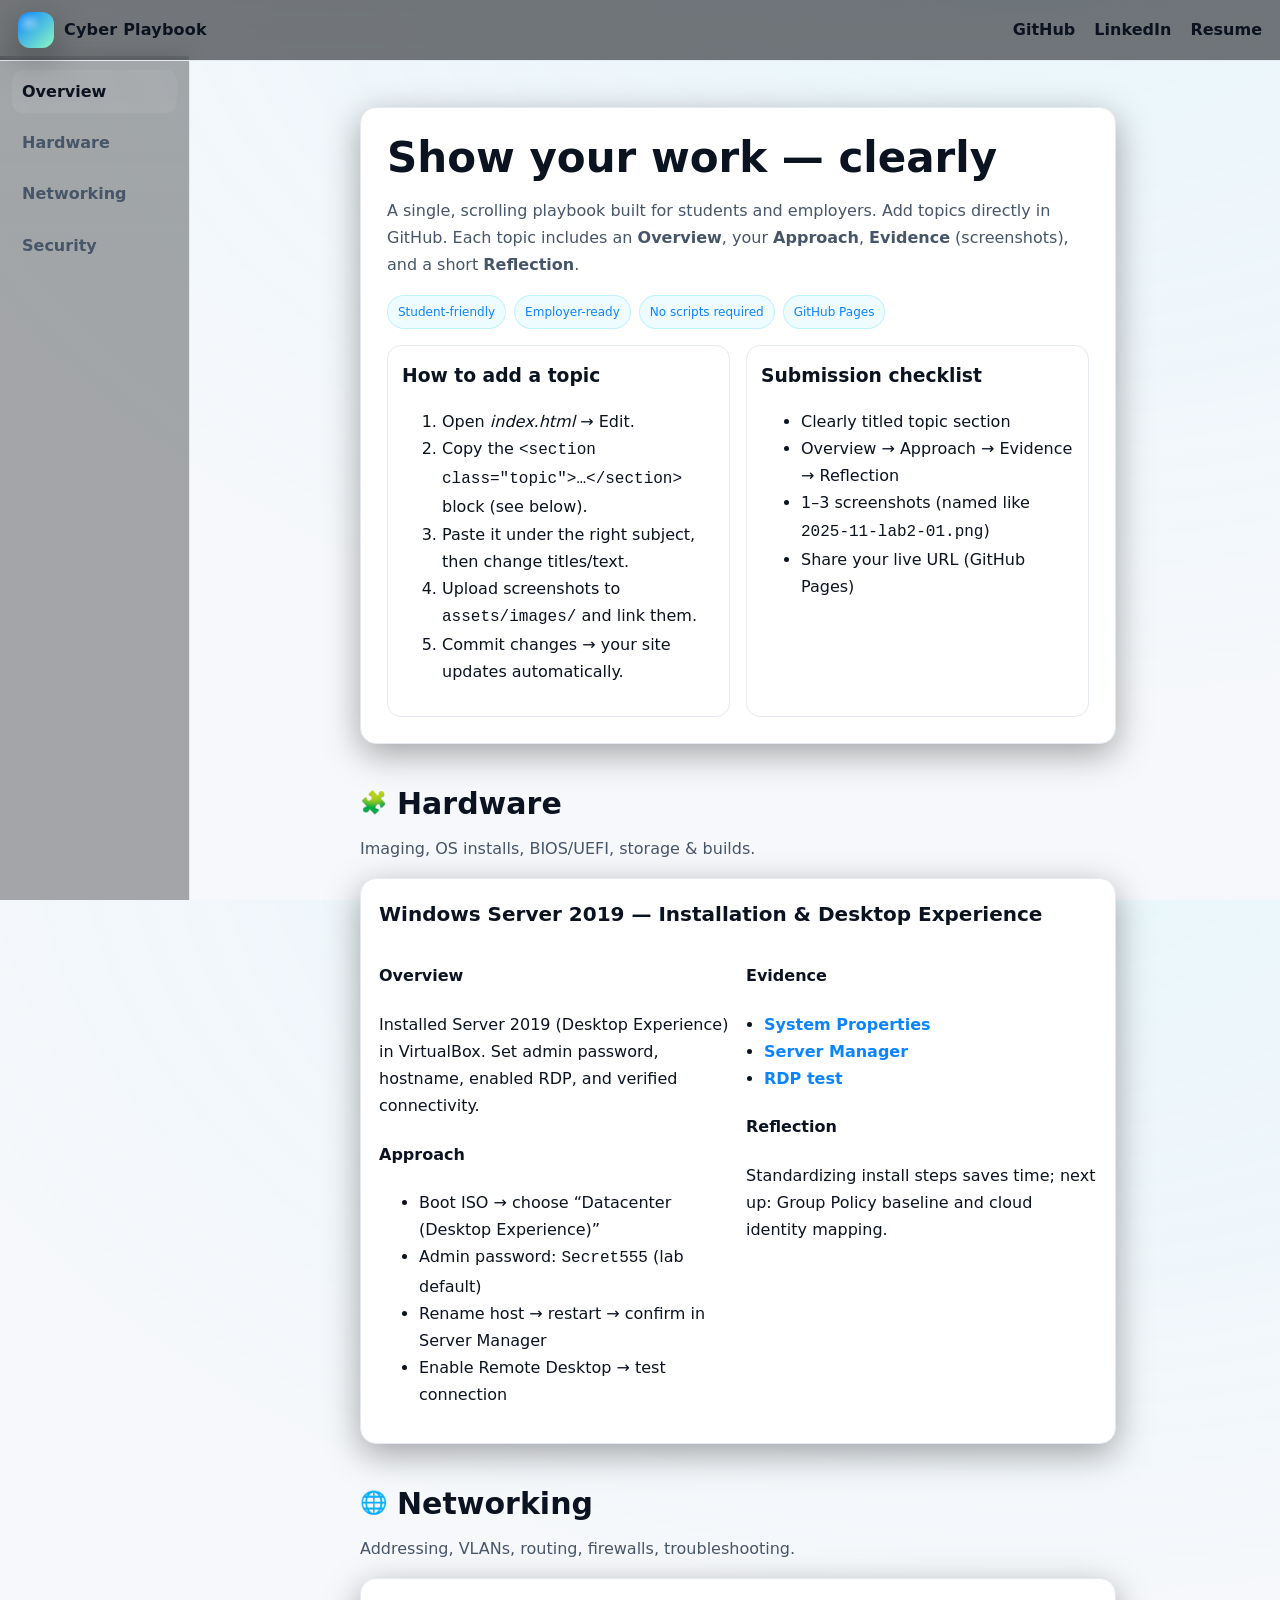
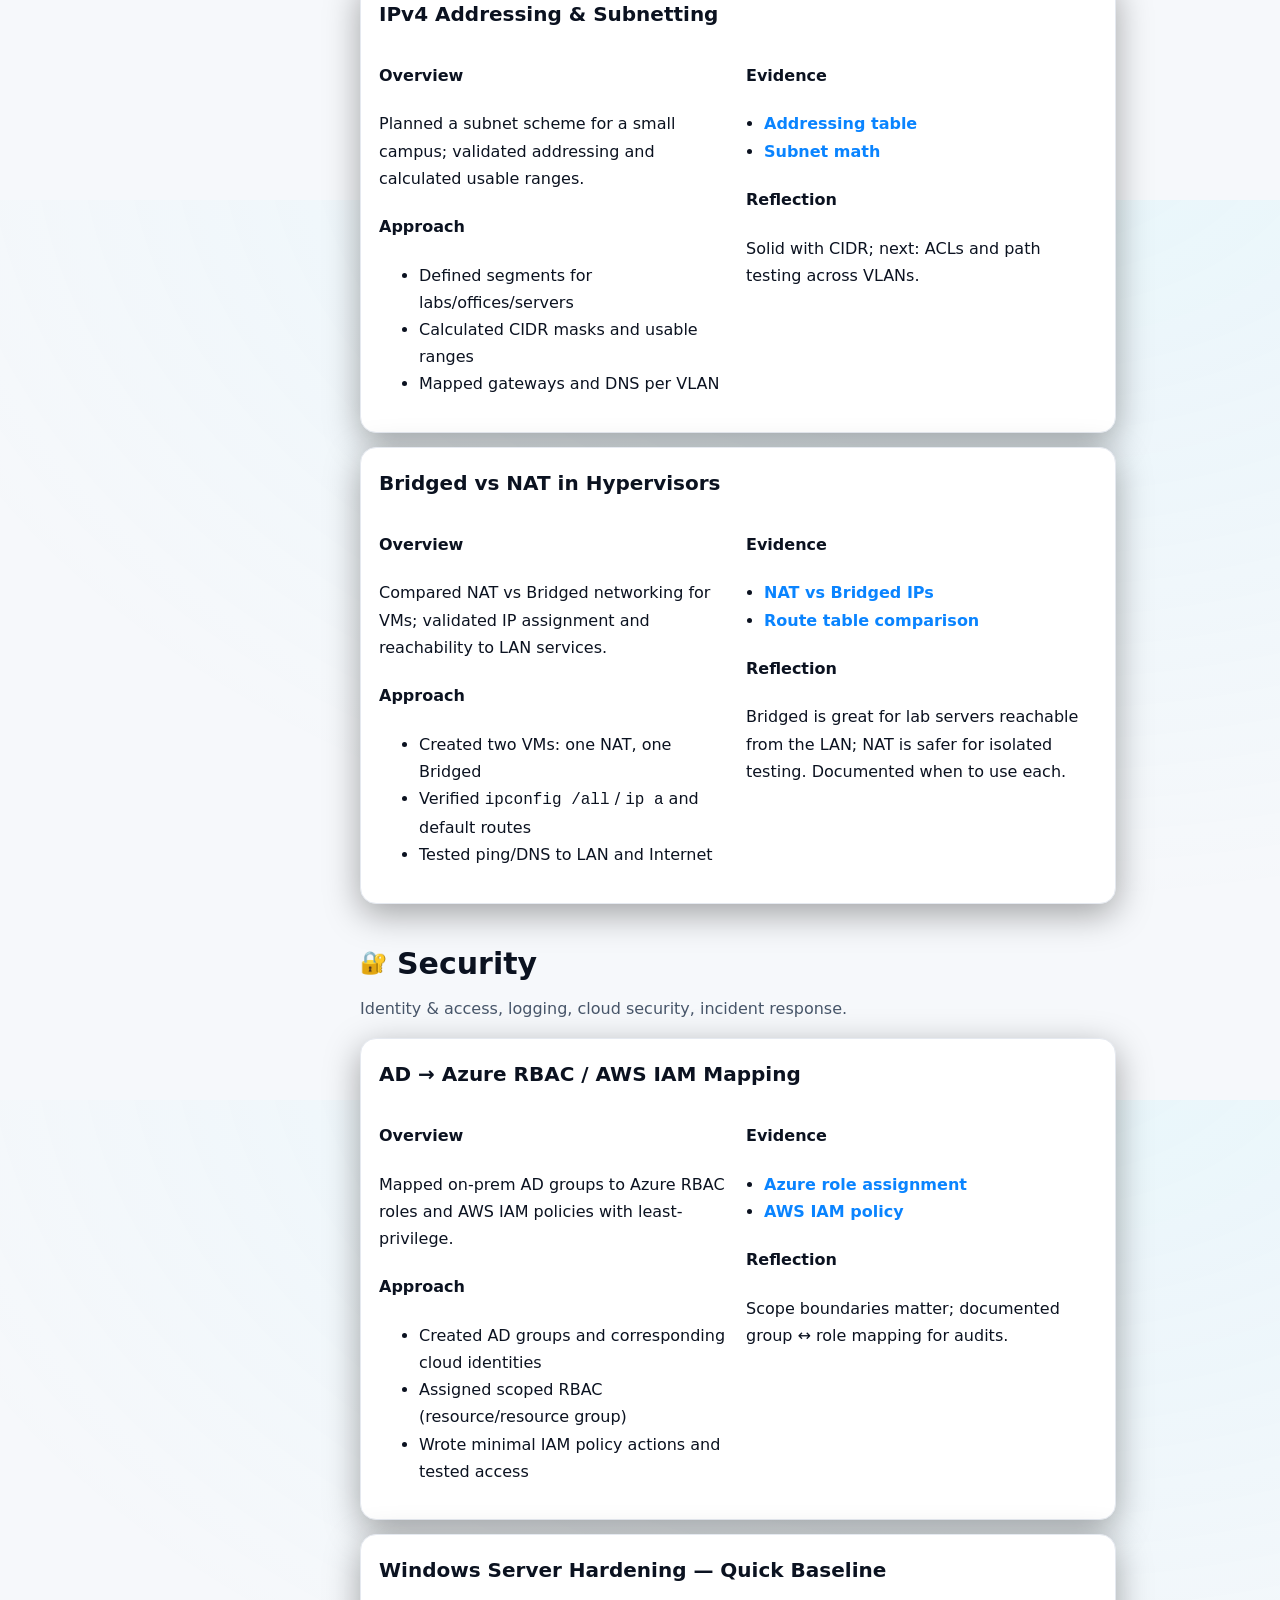
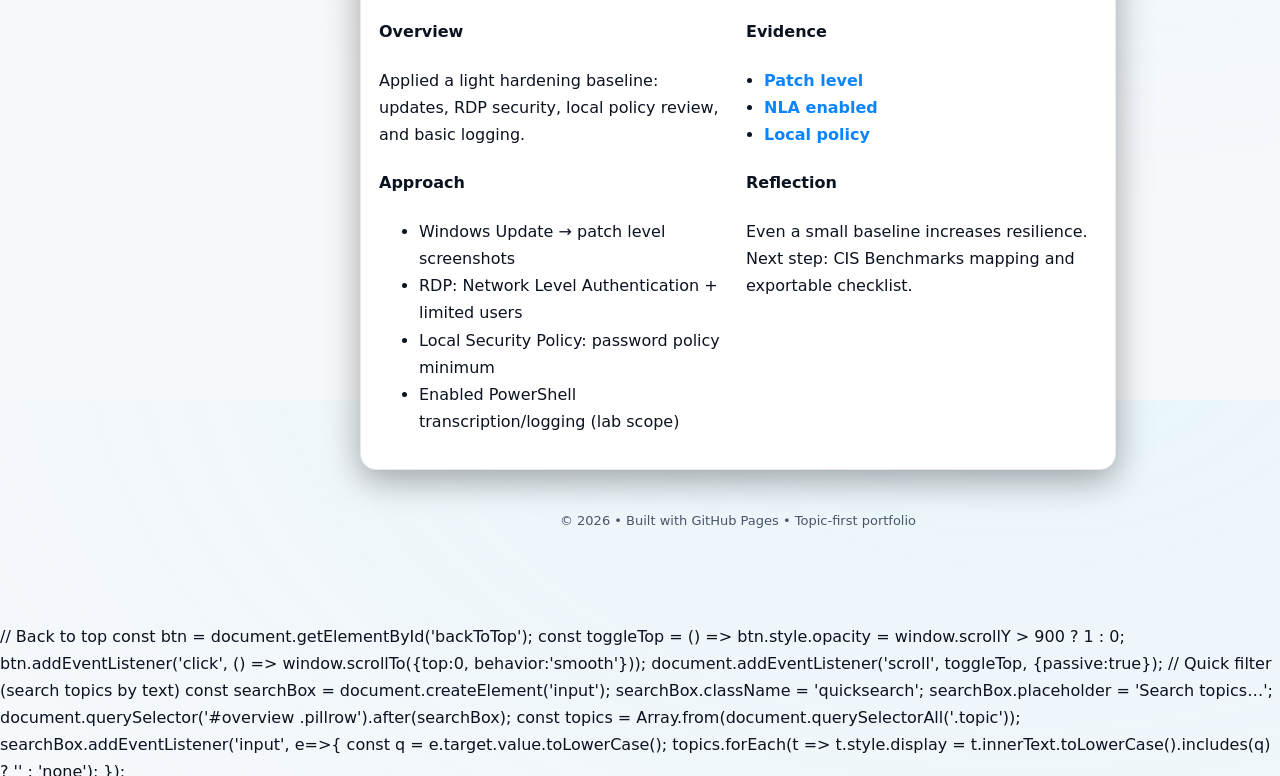
==== index.html @ 8809db7f "updated styles, index, and readme." ====
<!doctype html>
<html lang="en">
<head>
<meta charset="utf-8" />
<meta name="viewport" content="width=device-width,initial-scale=1" />
<title>Cyber Playbook</title>
<meta name="description" content="Clayton Holden's Cyber Playbook — hardware, networking, and security labs with evidence and reflections." />
<link rel="canonical" href="https://claytonholden.github.io/Cyber-playbook2/">

<!-- Open Graph -->
<meta property="og:title" content="Cyber Playbook — Clayton Holden" />
<meta property="og:description" content="Topic-based portfolio: hardware, networking, security — with screenshots and reflections." />
<meta property="og:type" content="website" />
<meta property="og:url" content="https://claytonholden.github.io/Cyber-playbook2/" />
<meta property="og:image" content="https://claytonholden.github.io/Cyber-playbook2/assets/images/cover.png" />

<!-- Twitter -->
<meta name="twitter:card" content="summary_large_image" />
<meta name="twitter:title" content="Cyber Playbook — Clayton Holden" />
<meta name="twitter:description" content="Hardware, networking, and security labs with evidence." />
<meta name="twitter:image" content="https://claytonholden.github.io/Cyber-playbook2/assets/images/cover.png" />

<!-- Optional favicon -->
<link rel="icon" href="assets/favicon.svg" type="image/svg+xml">

<meta name="description" content="Topic-based cyber playbook: overview, approach, evidence, reflection." />
<link rel="stylesheet" href="assets/styles.css" />
</head>
<body>
    <a class="skip" href="#overview">Skip to main content</a>


<!-- Top bar -->
<header class="topbar">
  <div class="brand">
    <div class="glyph" aria-hidden="true"></div>
    <strong>Cyber Playbook</strong>
  </div>
  <nav class="toplinks">
    <a href="https://github.com/yourusername" target="_blank" rel="noopener">GitHub</a>
    <a href="https://www.linkedin.com/in/your-linkedin/" target="_blank" rel="noopener">LinkedIn</a>
    <a href="files/Resume.pdf" target="_blank" rel="noopener">Resume</a>
  </nav>
</header>

<!-- Left side nav (anchors) -->
<aside class="sidenav">
  <nav>
    <a href="#overview" class="active">Overview</a>
    <a href="#hardware">Hardware</a>
    <a href="#networking">Networking</a>
    <a href="#security">Security</a>
  </nav>
</aside>

<!-- Main content -->
<main class="wrap">

  <!-- HERO / INTRO -->
  <section id="overview" class="hero">
    <h1>Show your work — clearly</h1>
    <p class="lead">
      A single, scrolling playbook built for students and employers.
      Add topics directly in GitHub. Each topic includes an <strong>Overview</strong>,
      your <strong>Approach</strong>, <strong>Evidence</strong> (screenshots), and a short <strong>Reflection</strong>.
    </p>

    <div class="pillrow">
      <span class="pill">Student-friendly</span>
      <span class="pill">Employer-ready</span>
      <span class="pill">No scripts required</span>
      <span class="pill">GitHub Pages</span>
    </div>

    <div class="callouts">
      <div class="callout">
        <h3>How to add a topic</h3>
        <ol>
          <li>Open <em>index.html</em> → Edit.</li>
          <li>Copy the <code>&lt;section class="topic"&gt;…&lt;/section&gt;</code> block (see below).</li>
          <li>Paste it under the right subject, then change titles/text.</li>
          <li>Upload screenshots to <code>assets/images/</code> and link them.</li>
          <li>Commit changes → your site updates automatically.</li>
        </ol>
      </div>
      <div class="callout">
        <h3>Submission checklist</h3>
        <ul>
          <li>Clearly titled topic section</li>
          <li>Overview → Approach → Evidence → Reflection</li>
          <li>1–3 screenshots (named like <code>2025-11-lab2-01.png</code>)</li>
          <li>Share your live URL (GitHub Pages)</li>
        </ul>
      </div>
    </div>
  </section>

  <!-- SUBJECT: HARDWARE -->
  <section id="hardware" class="subject">
    <h2 class="subject-title"><span class="icon" aria-hidden="true">🧩</span> Hardware</h2>
    <p class="subject-sub">Imaging, OS installs, BIOS/UEFI, storage & builds.</p>

    <!-- TOPIC (copy this block to add more) -->
    <section class="topic">
      <h3>Windows Server 2019 — Installation & Desktop Experience</h3>
      <div class="grid two">
        <div>
          <h4>Overview</h4>
          <p>Installed Server 2019 (Desktop Experience) in VirtualBox. Set admin password, hostname, enabled RDP, and verified connectivity.</p>
          <h4>Approach</h4>
          <ul>
            <li>Boot ISO → choose “Datacenter (Desktop Experience)”</li>
            <li>Admin password: <code>Secret555</code> (lab default)</li>
            <li>Rename host → restart → confirm in Server Manager</li>
            <li>Enable Remote Desktop → test connection</li>
          </ul>
        </div>
        <div>
          <h4>Evidence</h4>
          <ul class="evidence">
            <li><a href="assets/images/2025-11-server-01.png" target="_blank">System Properties</a></li>
            <li><a href="assets/images/2025-11-server-02.png" target="_blank">Server Manager</a></li>
            <li><a href="assets/images/2025-11-server-03.png" target="_blank">RDP test</a></li>
          </ul>
          <h4>Reflection</h4>
          <p>Standardizing install steps saves time; next up: Group Policy baseline and cloud identity mapping.</p>
        </div>
      </div>
    </section>
    <!-- /TOPIC -->
  </section>

  <!-- SUBJECT: NETWORKING -->
  <section id="networking" class="subject">
    <h2 class="subject-title"><span class="icon" aria-hidden="true">🌐</span> Networking</h2>
    <p class="subject-sub">Addressing, VLANs, routing, firewalls, troubleshooting.</p>

    <section class="topic">
      <h3>IPv4 Addressing & Subnetting</h3>
      <div class="grid two">
        <div>
          <h4>Overview</h4>
          <p>Planned a subnet scheme for a small campus; validated addressing and calculated usable ranges.</p>
          <h4>Approach</h4>
          <ul>
            <li>Defined segments for labs/offices/servers</li>
            <li>Calculated CIDR masks and usable ranges</li>
            <li>Mapped gateways and DNS per VLAN</li>
          </ul>
        </div>
        <div>
          <h4>Evidence</h4>
          <ul class="evidence">
            <li><a href="assets/images/2025-11-ipv4-01.png" target="_blank">Addressing table</a></li>
            <li><a href="assets/images/2025-11-ipv4-02.png" target="_blank">Subnet math</a></li>
          </ul>
          <h4>Reflection</h4>
          <p>Solid with CIDR; next: ACLs and path testing across VLANs.</p>
        </div>
      </div>
    </section>
  </section>
  <section class="topic">
  <h3>Bridged vs NAT in Hypervisors</h3>
  <div class="grid two">
    <div>
      <h4>Overview</h4>
      <p>Compared NAT vs Bridged networking for VMs; validated IP assignment and reachability to LAN services.</p>
      <h4>Approach</h4>
      <ul>
        <li>Created two VMs: one NAT, one Bridged</li>
        <li>Verified <code>ipconfig /all</code> / <code>ip a</code> and default routes</li>
        <li>Tested ping/DNS to LAN and Internet</li>
      </ul>
    </div>
    <div>
      <h4>Evidence</h4>
      <ul class="evidence">
        <li><a href="assets/images/2025-11-bridgednat-01.png" target="_blank">NAT vs Bridged IPs</a></li>
        <li><a href="assets/images/2025-11-bridgednat-02.png" target="_blank">Route table comparison</a></li>
      </ul>
      <h4>Reflection</h4>
      <p>Bridged is great for lab servers reachable from the LAN; NAT is safer for isolated testing. Documented when to use each.</p>
    </div>
  </div>
</section>

  <!-- SUBJECT: SECURITY -->
  <section id="security" class="subject">
    <h2 class="subject-title"><span class="icon" aria-hidden="true">🔐</span> Security</h2>
    <p class="subject-sub">Identity & access, logging, cloud security, incident response.</p>

    <section class="topic">
      <h3>AD → Azure RBAC / AWS IAM Mapping</h3>
      <div class="grid two">
        <div>
          <h4>Overview</h4>
          <p>Mapped on-prem AD groups to Azure RBAC roles and AWS IAM policies with least-privilege.</p>
          <h4>Approach</h4>
          <ul>
            <li>Created AD groups and corresponding cloud identities</li>
            <li>Assigned scoped RBAC (resource/resource group)</li>
            <li>Wrote minimal IAM policy actions and tested access</li>
          </ul>
        </div>
        <div>
          <h4>Evidence</h4>
          <ul class="evidence">
            <li><a href="assets/images/2025-11-azure-rbac-01.png" target="_blank">Azure role assignment</a></li>
            <li><a href="assets/images/2025-11-aws-iam-01.png" target="_blank">AWS IAM policy</a></li>
          </ul>
          <h4>Reflection</h4>
          <p>Scope boundaries matter; documented group ↔ role mapping for audits.</p>
        </div>
      </div>
    </section>
  </section>
  <section class="topic">
  <h3>Windows Server Hardening — Quick Baseline</h3>
  <div class="grid two">
    <div>
      <h4>Overview</h4>
      <p>Applied a light hardening baseline: updates, RDP security, local policy review, and basic logging.</p>
      <h4>Approach</h4>
      <ul>
        <li>Windows Update → patch level screenshots</li>
        <li>RDP: Network Level Authentication + limited users</li>
        <li>Local Security Policy: password policy minimum</li>
        <li>Enabled PowerShell transcription/logging (lab scope)</li>
      </ul>
    </div>
    <div>
      <h4>Evidence</h4>
      <ul class="evidence">
        <li><a href="assets/images/2025-11-harden-01.png" target="_blank">Patch level</a></li>
        <li><a href="assets/images/2025-11-harden-02.png" target="_blank">NLA enabled</a></li>
        <li><a href="assets/images/2025-11-harden-03.png" target="_blank">Local policy</a></li>
      </ul>
      <h4>Reflection</h4>
      <p>Even a small baseline increases resilience. Next step: CIS Benchmarks mapping and exportable checklist.</p>
    </div>
  </div>
</section>

  <!-- FOOTER -->
  <footer class="footer">
    <div>© <span id="y"></span> • Built with GitHub Pages • Topic-first portfolio</div>
  </footer>
<button id="backToTop" class="back-top" aria-label="Back to top">↑</button>

</main>

<script>
  // year
  document.getElementById('y').textContent = new Date().getFullYear();

  // sidenav active state on scroll
  const links = document.querySelectorAll('.sidenav nav a');
  const secs = [...links].map(a => document.querySelector(a.getAttribute('href')));
  const onScroll = () => {
    const fromTop = window.scrollY + 120;
    let active = links[0];
    secs.forEach((sec, i) => {
      if (sec.offsetTop <= fromTop) active = links[i];
    });
    links.forEach(l => l.classList.remove('active'));
    active.classList.add('active');
  };
  document.addEventListener('scroll', onScroll, {passive:true});
</script>
// Back to top
const btn = document.getElementById('backToTop');
const toggleTop = () => btn.style.opacity = window.scrollY > 900 ? 1 : 0;
btn.addEventListener('click', () => window.scrollTo({top:0, behavior:'smooth'}));
document.addEventListener('scroll', toggleTop, {passive:true});

// Quick filter (search topics by text)
const searchBox = document.createElement('input');
searchBox.className = 'quicksearch';
searchBox.placeholder = 'Search topics…';
document.querySelector('#overview .pillrow').after(searchBox);
const topics = Array.from(document.querySelectorAll('.topic'));
searchBox.addEventListener('input', e=>{
  const q = e.target.value.toLowerCase();
  topics.forEach(t => t.style.display = t.innerText.toLowerCase().includes(q) ? '' : 'none');
});
</body>
</html>
---- assets/styles.css ----
:root{
  --bg:#0b0d10; --panel:#0f1319; --ink:#e8edf3; --muted:#a7b3c2; --line:#1f2630; --accent:#63e0ff;
  --radius:16px; --shadow:0 10px 35px rgba(0,0,0,.35);
}
@media (prefers-color-scheme: light){
  :root{ --bg:#f6f8fb; --panel:#ffffff; --ink:#0b1220; --muted:#475569; --line:#e5e9f0; --accent:#0a84ff; }
}
*{box-sizing:border-box}
html,body{height:100%}
body{
  margin:0; font:16px/1.7 ui-sans-serif, system-ui, -apple-system, Segoe UI, Inter, Roboto, Arial, sans-serif;
  background: radial-gradient(1200px 800px at 80% -10%, rgba(99,224,255,.10), transparent), var(--bg);
  color:var(--ink);
}

/* Top bar */
.topbar{
  position:sticky; top:0; z-index:20; backdrop-filter: blur(10px);
  display:flex; align-items:center; justify-content:space-between; gap:16px;
  padding:12px 18px; border-bottom:1px solid var(--line); background:rgba(10,12,16,.55);
}
.brand{display:flex; align-items:center; gap:10px; font-weight:800; letter-spacing:.2px}
.glyph{width:36px; height:36px; border-radius:12px; background:
  radial-gradient(12px 10px at 30% 30%, rgba(255,255,255,.35), transparent),
  linear-gradient(135deg, var(--accent), #8ef7c2); box-shadow: var(--shadow);}
.toplinks a{color:var(--ink); text-decoration:none; margin-left:14px; font-weight:700}

/* Left sidenav */
.sidenav{
  position:fixed; left:0; top:56px; bottom:0; width:190px; padding:14px 12px; border-right:1px solid var(--line);
  background:linear-gradient(180deg, rgba(255,255,255,.02), transparent 200px), rgba(10,12,16,.35);
}
.sidenav nav{display:flex; flex-direction:column; gap:8px}
.sidenav a{
  color:var(--muted); text-decoration:none; padding:8px 10px; border-radius:10px; font-weight:700;
}
.sidenav a.active, .sidenav a:hover{ color:var(--ink); background:rgba(255,255,255,.05)}

/* Main content */
.wrap{ max-width:1000px; margin:0 auto; padding:28px 24px 80px; }
.wrap{ padding-left: 220px; } /* room for sidenav */

.hero{
  border:1px solid var(--line); background:linear-gradient(180deg,rgba(255,255,255,.03),transparent), var(--panel);
  border-radius:var(--radius); padding:26px; box-shadow: var(--shadow); margin:18px 0 22px;
}
.hero h1{margin:0 0 6px; font-size:clamp(28px,4.6vw,42px); line-height:1.12}
.lead{color:var(--muted); max-width:68ch}
.pillrow{display:flex; flex-wrap:wrap; gap:8px; margin-top:14px}
.pill{font-size:12px; padding:6px 10px; border-radius:999px; color:var(--accent); border:1px solid rgba(99,224,255,.35); background:rgba(99,224,255,.10)}

.callouts{display:grid; grid-template-columns:1fr 1fr; gap:16px; margin-top:16px}
.callout{border:1px solid var(--line); background:var(--panel); border-radius:14px; padding:14px}
.callout h3{margin:0 0 6px}

.subject{margin-top:34px}
.subject-title{display:flex; align-items:center; gap:10px; font-size:clamp(22px,3.6vw,30px); margin:0}
.subject-sub{color:var(--muted); margin: 6px 0 16px}
.icon{font-size:22px}

.topic{
  border:1px solid var(--line); background:var(--panel); border-radius:16px; padding:18px; margin:14px 0;
  box-shadow: var(--shadow);
}
.topic h3{margin:0 0 10px; font-size:20px}
.grid.two{display:grid; grid-template-columns: 1fr 1fr; gap:16px}
@media (max-width:900px){ .grid.two{grid-template-columns:1fr} }

.evidence{margin:0; padding-left:18px}
.evidence a{color:var(--accent); text-decoration:none; font-weight:700}
.evidence a:hover{ text-decoration:underline }

.footer{ margin:40px 0 10px; color:var(--muted); text-align:center; font-size:13px}
.quicksearch{
  width:100%; margin:14px 0 6px; padding:12px 14px; border:1px solid var(--line);
  border-radius:12px; background:var(--panel); color:var(--ink);
}
.back-top{
  position:fixed; right:22px; bottom:22px; opacity:0; transition:opacity .2s;
  border:1px solid var(--line); background:var(--panel); color:var(--ink);
  padding:10px 12px; border-radius:12px; cursor:pointer; font-weight:800;
}
.skip{
  position:absolute; left:-9999px; top:-9999px; background:#000; color:#fff;
  padding:8px 12px; border-radius:8px; z-index:10000;
}
.skip:focus{ left:12px; top:12px; outline:2px solid var(--accent); }
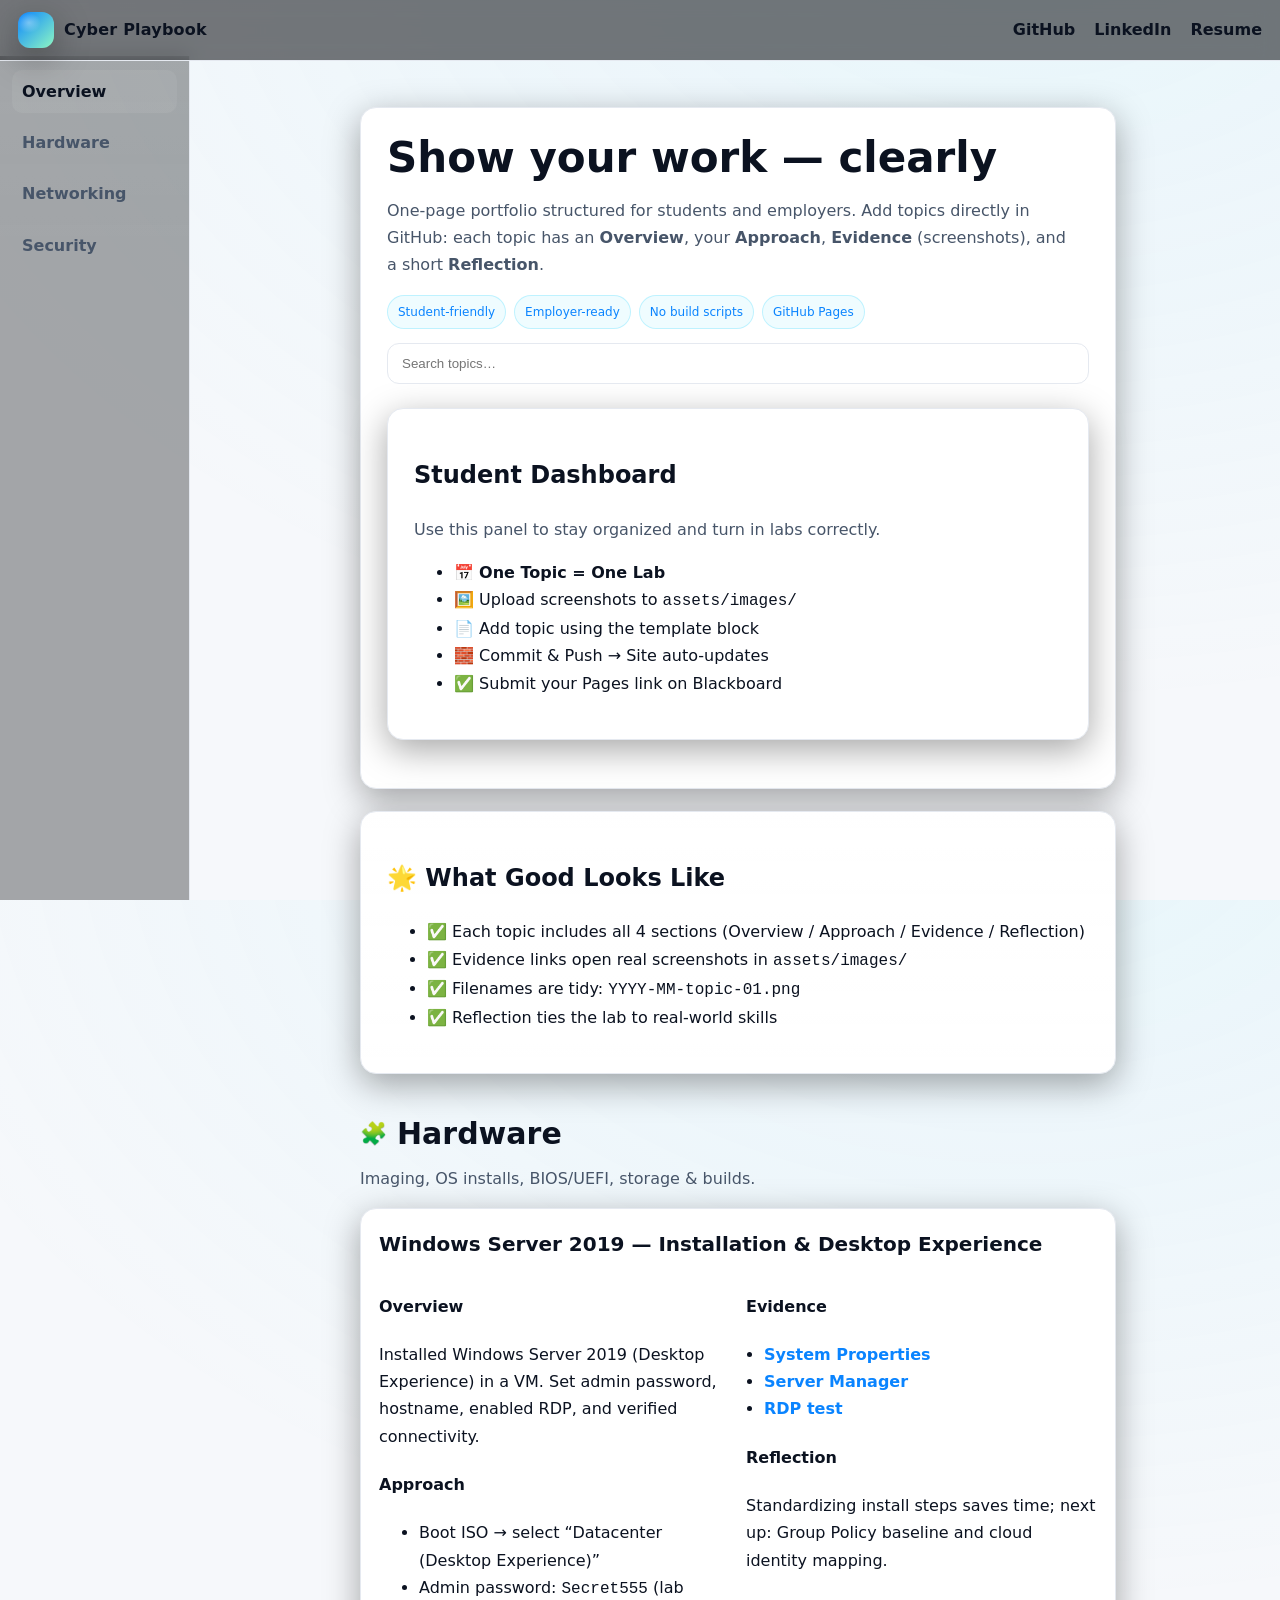
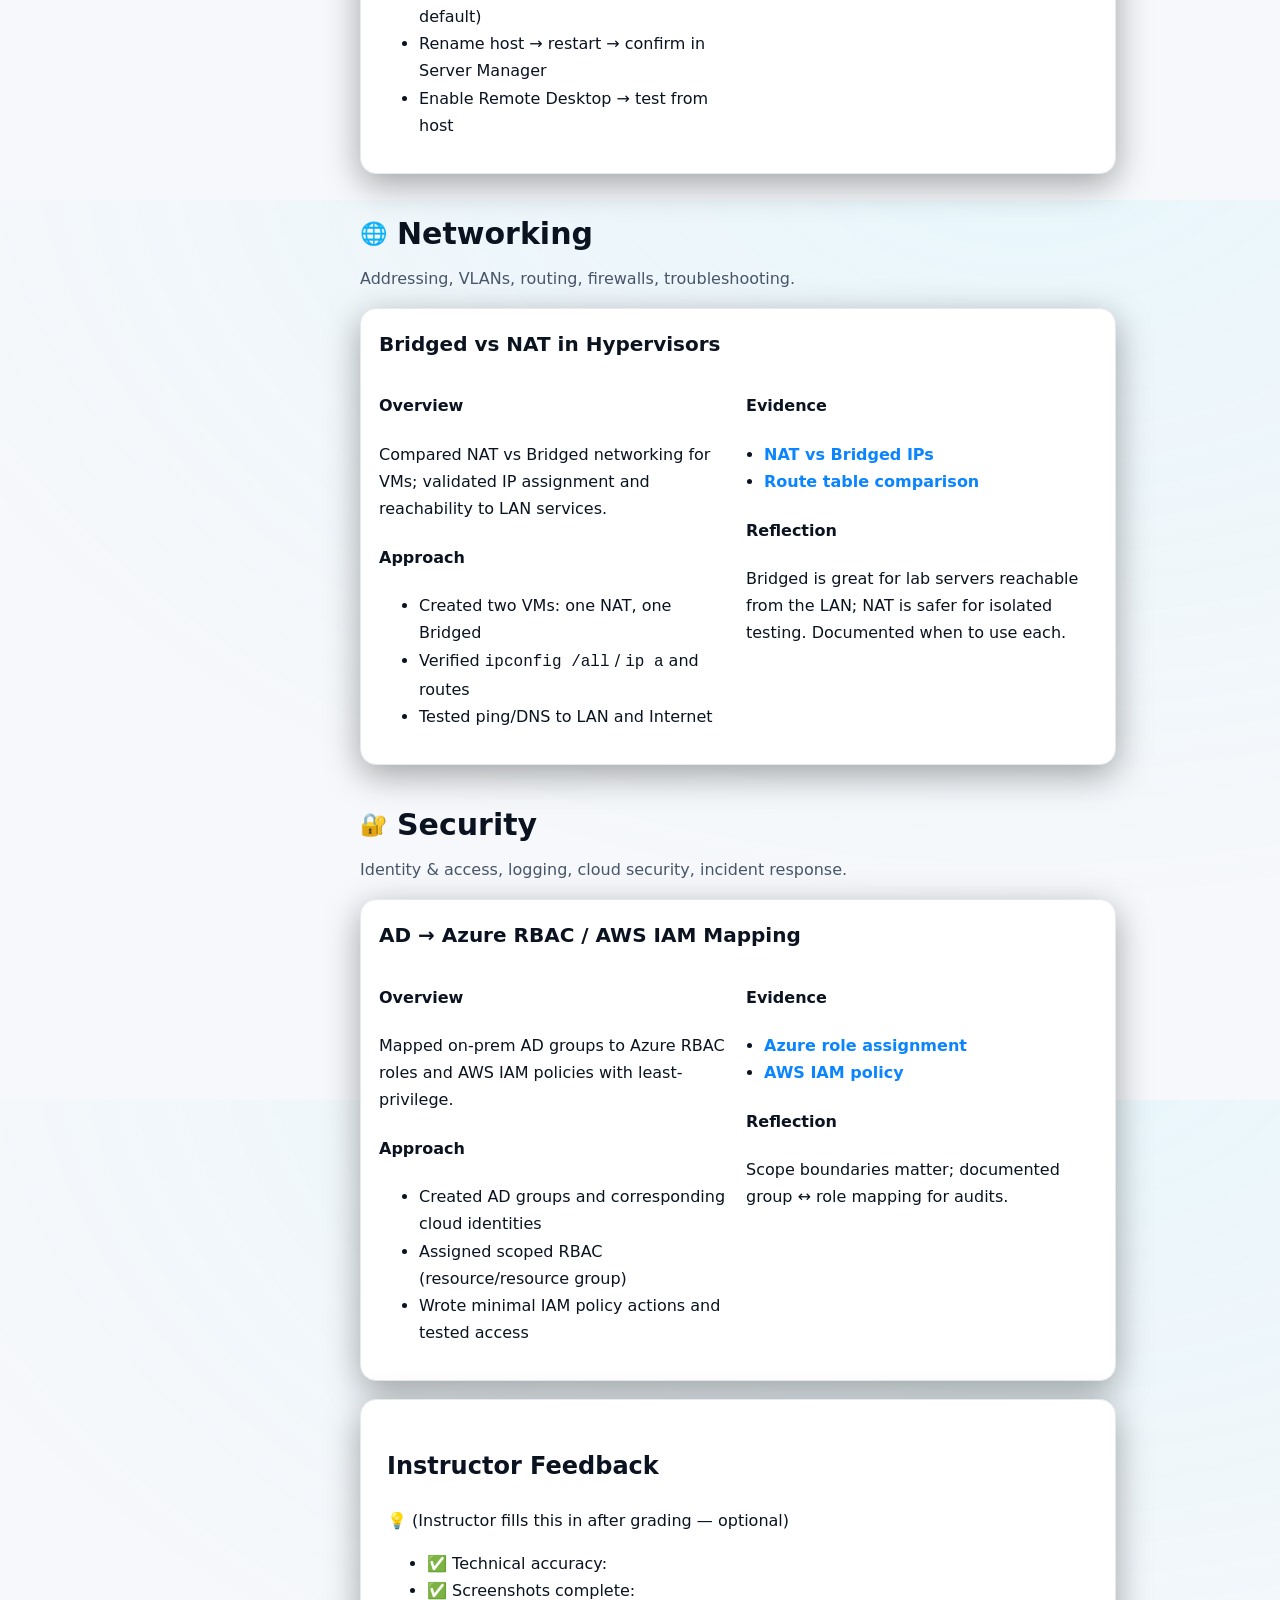
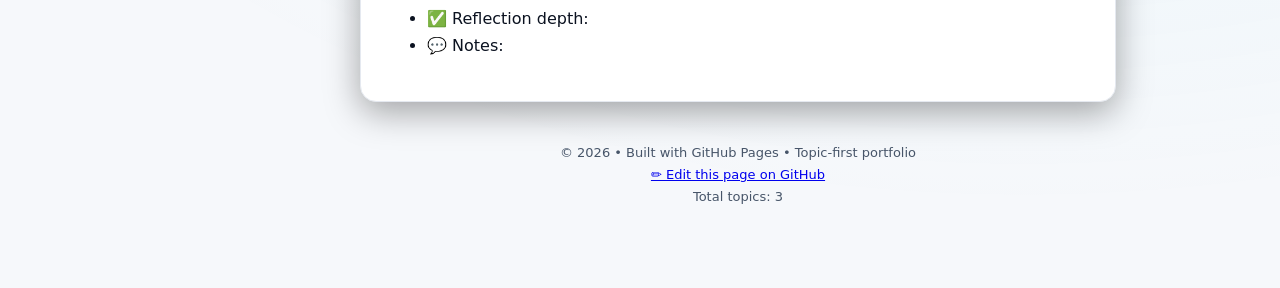
==== commit 8cfe597f: "updated" ====
--- a/index.html
+++ b/index.html
@@ -4,31 +4,23 @@
 <meta charset="utf-8" />
 <meta name="viewport" content="width=device-width,initial-scale=1" />
 <title>Cyber Playbook</title>
-<meta name="description" content="Clayton Holden's Cyber Playbook — hardware, networking, and security labs with evidence and reflections." />
-<link rel="canonical" href="https://claytonholden.github.io/Cyber-playbook2/">
-
-<!-- Open Graph -->
-<meta property="og:title" content="Cyber Playbook — Clayton Holden" />
-<meta property="og:description" content="Topic-based portfolio: hardware, networking, security — with screenshots and reflections." />
-<meta property="og:type" content="website" />
-<meta property="og:url" content="https://claytonholden.github.io/Cyber-playbook2/" />
-<meta property="og:image" content="https://claytonholden.github.io/Cyber-playbook2/assets/images/cover.png" />
-
-<!-- Twitter -->
-<meta name="twitter:card" content="summary_large_image" />
-<meta name="twitter:title" content="Cyber Playbook — Clayton Holden" />
-<meta name="twitter:description" content="Hardware, networking, and security labs with evidence." />
-<meta name="twitter:image" content="https://claytonholden.github.io/Cyber-playbook2/assets/images/cover.png" />
-
-<!-- Optional favicon -->
+<meta name="description" content="Cyber playbook: hardware, networking, security topics with evidence and reflections." />
+<link rel="stylesheet" href="assets/styles.css" />
 <link rel="icon" href="assets/favicon.svg" type="image/svg+xml">
-
-<meta name="description" content="Topic-based cyber playbook: overview, approach, evidence, reflection." />
-<link rel="stylesheet" href="assets/styles.css" />
 </head>
 <body>
-    <a class="skip" href="#overview">Skip to main content</a>
-
+
+<!--
+🚨 STUDENT GUARDRAILS 🚨
+1) Do NOT delete anything above <main class="wrap">.
+2) Copy entire <section class="topic">…</section> blocks only.
+3) Put screenshots in assets/images/.
+4) Always close every </section> tag.
+5) If broken: use Git history or your backup to restore.
+-->
+
+<!-- Accessibility: Skip link -->
+<a class="skip" href="#overview">Skip to main content</a>
 
 <!-- Top bar -->
 <header class="topbar">
@@ -37,13 +29,13 @@
     <strong>Cyber Playbook</strong>
   </div>
   <nav class="toplinks">
-    <a href="https://github.com/yourusername" target="_blank" rel="noopener">GitHub</a>
-    <a href="https://www.linkedin.com/in/your-linkedin/" target="_blank" rel="noopener">LinkedIn</a>
+    <a href="https://github.com/Claytonholden" target="_blank" rel="noopener">GitHub</a>
+    <a href="https://www.linkedin.com/in/" target="_blank" rel="noopener">LinkedIn</a>
     <a href="files/Resume.pdf" target="_blank" rel="noopener">Resume</a>
   </nav>
 </header>
 
-<!-- Left side nav (anchors) -->
+<!-- Left side nav -->
 <aside class="sidenav">
   <nav>
     <a href="#overview" class="active">Overview</a>
@@ -56,63 +48,65 @@
 <!-- Main content -->
 <main class="wrap">
 
-  <!-- HERO / INTRO -->
+  <!-- Overview / Hero -->
   <section id="overview" class="hero">
     <h1>Show your work — clearly</h1>
     <p class="lead">
-      A single, scrolling playbook built for students and employers.
-      Add topics directly in GitHub. Each topic includes an <strong>Overview</strong>,
-      your <strong>Approach</strong>, <strong>Evidence</strong> (screenshots), and a short <strong>Reflection</strong>.
+      One-page portfolio structured for students and employers. Add topics directly in GitHub:
+      each topic has an <strong>Overview</strong>, your <strong>Approach</strong>,
+      <strong>Evidence</strong> (screenshots), and a short <strong>Reflection</strong>.
     </p>
 
     <div class="pillrow">
       <span class="pill">Student-friendly</span>
       <span class="pill">Employer-ready</span>
-      <span class="pill">No scripts required</span>
+      <span class="pill">No build scripts</span>
       <span class="pill">GitHub Pages</span>
     </div>
 
-    <div class="callouts">
-      <div class="callout">
-        <h3>How to add a topic</h3>
-        <ol>
-          <li>Open <em>index.html</em> → Edit.</li>
-          <li>Copy the <code>&lt;section class="topic"&gt;…&lt;/section&gt;</code> block (see below).</li>
-          <li>Paste it under the right subject, then change titles/text.</li>
-          <li>Upload screenshots to <code>assets/images/</code> and link them.</li>
-          <li>Commit changes → your site updates automatically.</li>
-        </ol>
-      </div>
-      <div class="callout">
-        <h3>Submission checklist</h3>
-        <ul>
-          <li>Clearly titled topic section</li>
-          <li>Overview → Approach → Evidence → Reflection</li>
-          <li>1–3 screenshots (named like <code>2025-11-lab2-01.png</code>)</li>
-          <li>Share your live URL (GitHub Pages)</li>
-        </ul>
-      </div>
-    </div>
-  </section>
-
-  <!-- SUBJECT: HARDWARE -->
+    <!-- Quick Search injected by JS after this element -->
+<section class="hero dashboard">
+  <h2>Student Dashboard</h2>
+  <p class="lead">Use this panel to stay organized and turn in labs correctly.</p>
+  <ul>
+    <li>📅 <strong>One Topic = One Lab</strong></li>
+    <li>🖼️ Upload screenshots to <code>assets/images/</code></li>
+    <li>📄 Add topic using the template block</li>
+    <li>🧱 Commit & Push → Site auto-updates</li>
+    <li>✅ Submit your Pages link on Blackboard</li>
+  </ul>
+</section>
+  
+</section>
+
+  <!-- What Good Looks Like -->
+  <section class="hero example">
+    <h2>🌟 What Good Looks Like</h2>
+    <ul>
+      <li>✅ Each topic includes all 4 sections (Overview / Approach / Evidence / Reflection)</li>
+      <li>✅ Evidence links open real screenshots in <code>assets/images/</code></li>
+      <li>✅ Filenames are tidy: <code>YYYY-MM-topic-01.png</code></li>
+      <li>✅ Reflection ties the lab to real-world skills</li>
+    </ul>
+  </section>
+
+  <!-- SUBJECT: Hardware -->
   <section id="hardware" class="subject">
     <h2 class="subject-title"><span class="icon" aria-hidden="true">🧩</span> Hardware</h2>
     <p class="subject-sub">Imaging, OS installs, BIOS/UEFI, storage & builds.</p>
 
-    <!-- TOPIC (copy this block to add more) -->
     <section class="topic">
       <h3>Windows Server 2019 — Installation & Desktop Experience</h3>
       <div class="grid two">
         <div>
           <h4>Overview</h4>
-          <p>Installed Server 2019 (Desktop Experience) in VirtualBox. Set admin password, hostname, enabled RDP, and verified connectivity.</p>
+          <p>Installed Windows Server 2019 (Desktop Experience) in a VM. Set admin password, hostname, enabled RDP, and verified connectivity.</p>
           <h4>Approach</h4>
           <ul>
-            <li>Boot ISO → choose “Datacenter (Desktop Experience)”</li>
+            <li>Boot ISO → select “Datacenter (Desktop Experience)”</li>
             <li>Admin password: <code>Secret555</code> (lab default)</li>
             <li>Rename host → restart → confirm in Server Manager</li>
-            <li>Enable Remote Desktop → test connection</li>
+            <li>Enable Remote Desktop → test from host</li>
           </ul>
         </div>
         <div>
@@ -127,65 +121,40 @@
         </div>
       </div>
     </section>
-    <!-- /TOPIC -->
-  </section>
-
-  <!-- SUBJECT: NETWORKING -->
+  </section>
+
+  <!-- SUBJECT: Networking -->
   <section id="networking" class="subject">
     <h2 class="subject-title"><span class="icon" aria-hidden="true">🌐</span> Networking</h2>
     <p class="subject-sub">Addressing, VLANs, routing, firewalls, troubleshooting.</p>
 
     <section class="topic">
-      <h3>IPv4 Addressing & Subnetting</h3>
+      <h3>Bridged vs NAT in Hypervisors</h3>
       <div class="grid two">
         <div>
           <h4>Overview</h4>
-          <p>Planned a subnet scheme for a small campus; validated addressing and calculated usable ranges.</p>
+          <p>Compared NAT vs Bridged networking for VMs; validated IP assignment and reachability to LAN services.</p>
           <h4>Approach</h4>
           <ul>
-            <li>Defined segments for labs/offices/servers</li>
-            <li>Calculated CIDR masks and usable ranges</li>
-            <li>Mapped gateways and DNS per VLAN</li>
+            <li>Created two VMs: one NAT, one Bridged</li>
+            <li>Verified <code>ipconfig /all</code> / <code>ip a</code> and routes</li>
+            <li>Tested ping/DNS to LAN and Internet</li>
           </ul>
         </div>
         <div>
           <h4>Evidence</h4>
           <ul class="evidence">
-            <li><a href="assets/images/2025-11-ipv4-01.png" target="_blank">Addressing table</a></li>
-            <li><a href="assets/images/2025-11-ipv4-02.png" target="_blank">Subnet math</a></li>
+            <li><a href="assets/images/2025-11-bridgednat-01.png" target="_blank">NAT vs Bridged IPs</a></li>
+            <li><a href="assets/images/2025-11-bridgednat-02.png" target="_blank">Route table comparison</a></li>
           </ul>
           <h4>Reflection</h4>
-          <p>Solid with CIDR; next: ACLs and path testing across VLANs.</p>
+          <p>Bridged is great for lab servers reachable from the LAN; NAT is safer for isolated testing. Documented when to use each.</p>
         </div>
       </div>
     </section>
   </section>
-  <section class="topic">
-  <h3>Bridged vs NAT in Hypervisors</h3>
-  <div class="grid two">
-    <div>
-      <h4>Overview</h4>
-      <p>Compared NAT vs Bridged networking for VMs; validated IP assignment and reachability to LAN services.</p>
-      <h4>Approach</h4>
-      <ul>
-        <li>Created two VMs: one NAT, one Bridged</li>
-        <li>Verified <code>ipconfig /all</code> / <code>ip a</code> and default routes</li>
-        <li>Tested ping/DNS to LAN and Internet</li>
-      </ul>
-    </div>
-    <div>
-      <h4>Evidence</h4>
-      <ul class="evidence">
-        <li><a href="assets/images/2025-11-bridgednat-01.png" target="_blank">NAT vs Bridged IPs</a></li>
-        <li><a href="assets/images/2025-11-bridgednat-02.png" target="_blank">Route table comparison</a></li>
-      </ul>
-      <h4>Reflection</h4>
-      <p>Bridged is great for lab servers reachable from the LAN; NAT is safer for isolated testing. Documented when to use each.</p>
-    </div>
-  </div>
-</section>
-
-  <!-- SUBJECT: SECURITY -->
+
+  <!-- SUBJECT: Security -->
   <section id="security" class="subject">
     <h2 class="subject-title"><span class="icon" aria-hidden="true">🔐</span> Security</h2>
     <p class="subject-sub">Identity & access, logging, cloud security, incident response.</p>
@@ -215,74 +184,71 @@
       </div>
     </section>
   </section>
-  <section class="topic">
-  <h3>Windows Server Hardening — Quick Baseline</h3>
-  <div class="grid two">
-    <div>
-      <h4>Overview</h4>
-      <p>Applied a light hardening baseline: updates, RDP security, local policy review, and basic logging.</p>
-      <h4>Approach</h4>
-      <ul>
-        <li>Windows Update → patch level screenshots</li>
-        <li>RDP: Network Level Authentication + limited users</li>
-        <li>Local Security Policy: password policy minimum</li>
-        <li>Enabled PowerShell transcription/logging (lab scope)</li>
-      </ul>
-    </div>
-    <div>
-      <h4>Evidence</h4>
-      <ul class="evidence">
-        <li><a href="assets/images/2025-11-harden-01.png" target="_blank">Patch level</a></li>
-        <li><a href="assets/images/2025-11-harden-02.png" target="_blank">NLA enabled</a></li>
-        <li><a href="assets/images/2025-11-harden-03.png" target="_blank">Local policy</a></li>
-      </ul>
-      <h4>Reflection</h4>
-      <p>Even a small baseline increases resilience. Next step: CIS Benchmarks mapping and exportable checklist.</p>
-    </div>
-  </div>
+<section class="hero feedback">
+  <h2>Instructor Feedback</h2>
+  <p>💡 (Instructor fills this in after grading — optional)</p>
+  <ul>
+    <li>✅ Technical accuracy:</li>
+    <li>✅ Screenshots complete:</li>
+    <li>✅ Reflection depth:</li>
+    <li>💬 Notes:</li>
+  </ul>
 </section>
 
-  <!-- FOOTER -->
+  <!-- Footer + Edit link -->
   <footer class="footer">
     <div>© <span id="y"></span> • Built with GitHub Pages • Topic-first portfolio</div>
+    <div class="editlink">
+      <a href="https://github.com/Claytonholden/Cyber-playbook2/edit/main/index.html" target="_blank" rel="noopener">✏️ Edit this page on GitHub</a>
+    </div>
   </footer>
+
+</main>
+
+<!-- Back to Top button -->
 <button id="backToTop" class="back-top" aria-label="Back to top">↑</button>
-
-</main>
 
 <script>
   // year
   document.getElementById('y').textContent = new Date().getFullYear();
 
   // sidenav active state on scroll
-  const links = document.querySelectorAll('.sidenav nav a');
-  const secs = [...links].map(a => document.querySelector(a.getAttribute('href')));
+  const navLinks = document.querySelectorAll('.sidenav nav a');
+  const sections = [...navLinks].map(a => document.querySelector(a.getAttribute('href')));
   const onScroll = () => {
     const fromTop = window.scrollY + 120;
-    let active = links[0];
-    secs.forEach((sec, i) => {
-      if (sec.offsetTop <= fromTop) active = links[i];
+    let active = navLinks[0];
+    sections.forEach((sec, i) => {
+      if (sec && sec.offsetTop <= fromTop) active = navLinks[i];
     });
-    links.forEach(l => l.classList.remove('active'));
+    navLinks.forEach(l => l.classList.remove('active'));
     active.classList.add('active');
   };
   document.addEventListener('scroll', onScroll, {passive:true});
+
+  // Back to top visibility + action
+  const topBtn = document.getElementById('backToTop');
+  const toggleTop = () => topBtn.style.opacity = window.scrollY > 900 ? 1 : 0;
+  topBtn.addEventListener('click', () => window.scrollTo({top:0, behavior:'smooth'}));
+  document.addEventListener('scroll', toggleTop, {passive:true});
+
+  // Quick search box
+  const searchBox = document.createElement('input');
+  searchBox.className = 'quicksearch';
+  searchBox.placeholder = 'Search topics…';
+  const overviewHero = document.querySelector('#overview .pillrow');
+  if (overviewHero) overviewHero.after(searchBox);
+  const topics = Array.from(document.querySelectorAll('.topic'));
+  searchBox.addEventListener('input', e=>{
+    const q = e.target.value.toLowerCase();
+    topics.forEach(t => t.style.display = t.innerText.toLowerCase().includes(q) ? '' : 'none');
+  });
+// count topics and display total
+window.addEventListener('DOMContentLoaded', ()=>{
+  const tcount = document.querySelectorAll('.topic').length;
+  const footer = document.querySelector('.footer');
+  if(footer){ footer.insertAdjacentHTML('beforeend', `<div class="small">Total topics: ${tcount}</div>`); }
+});
 </script>
-// Back to top
-const btn = document.getElementById('backToTop');
-const toggleTop = () => btn.style.opacity = window.scrollY > 900 ? 1 : 0;
-btn.addEventListener('click', () => window.scrollTo({top:0, behavior:'smooth'}));
-document.addEventListener('scroll', toggleTop, {passive:true});
-
-// Quick filter (search topics by text)
-const searchBox = document.createElement('input');
-searchBox.className = 'quicksearch';
-searchBox.placeholder = 'Search topics…';
-document.querySelector('#overview .pillrow').after(searchBox);
-const topics = Array.from(document.querySelectorAll('.topic'));
-searchBox.addEventListener('input', e=>{
-  const q = e.target.value.toLowerCase();
-  topics.forEach(t => t.style.display = t.innerText.toLowerCase().includes(q) ? '' : 'none');
-});
 </body>
 </html>
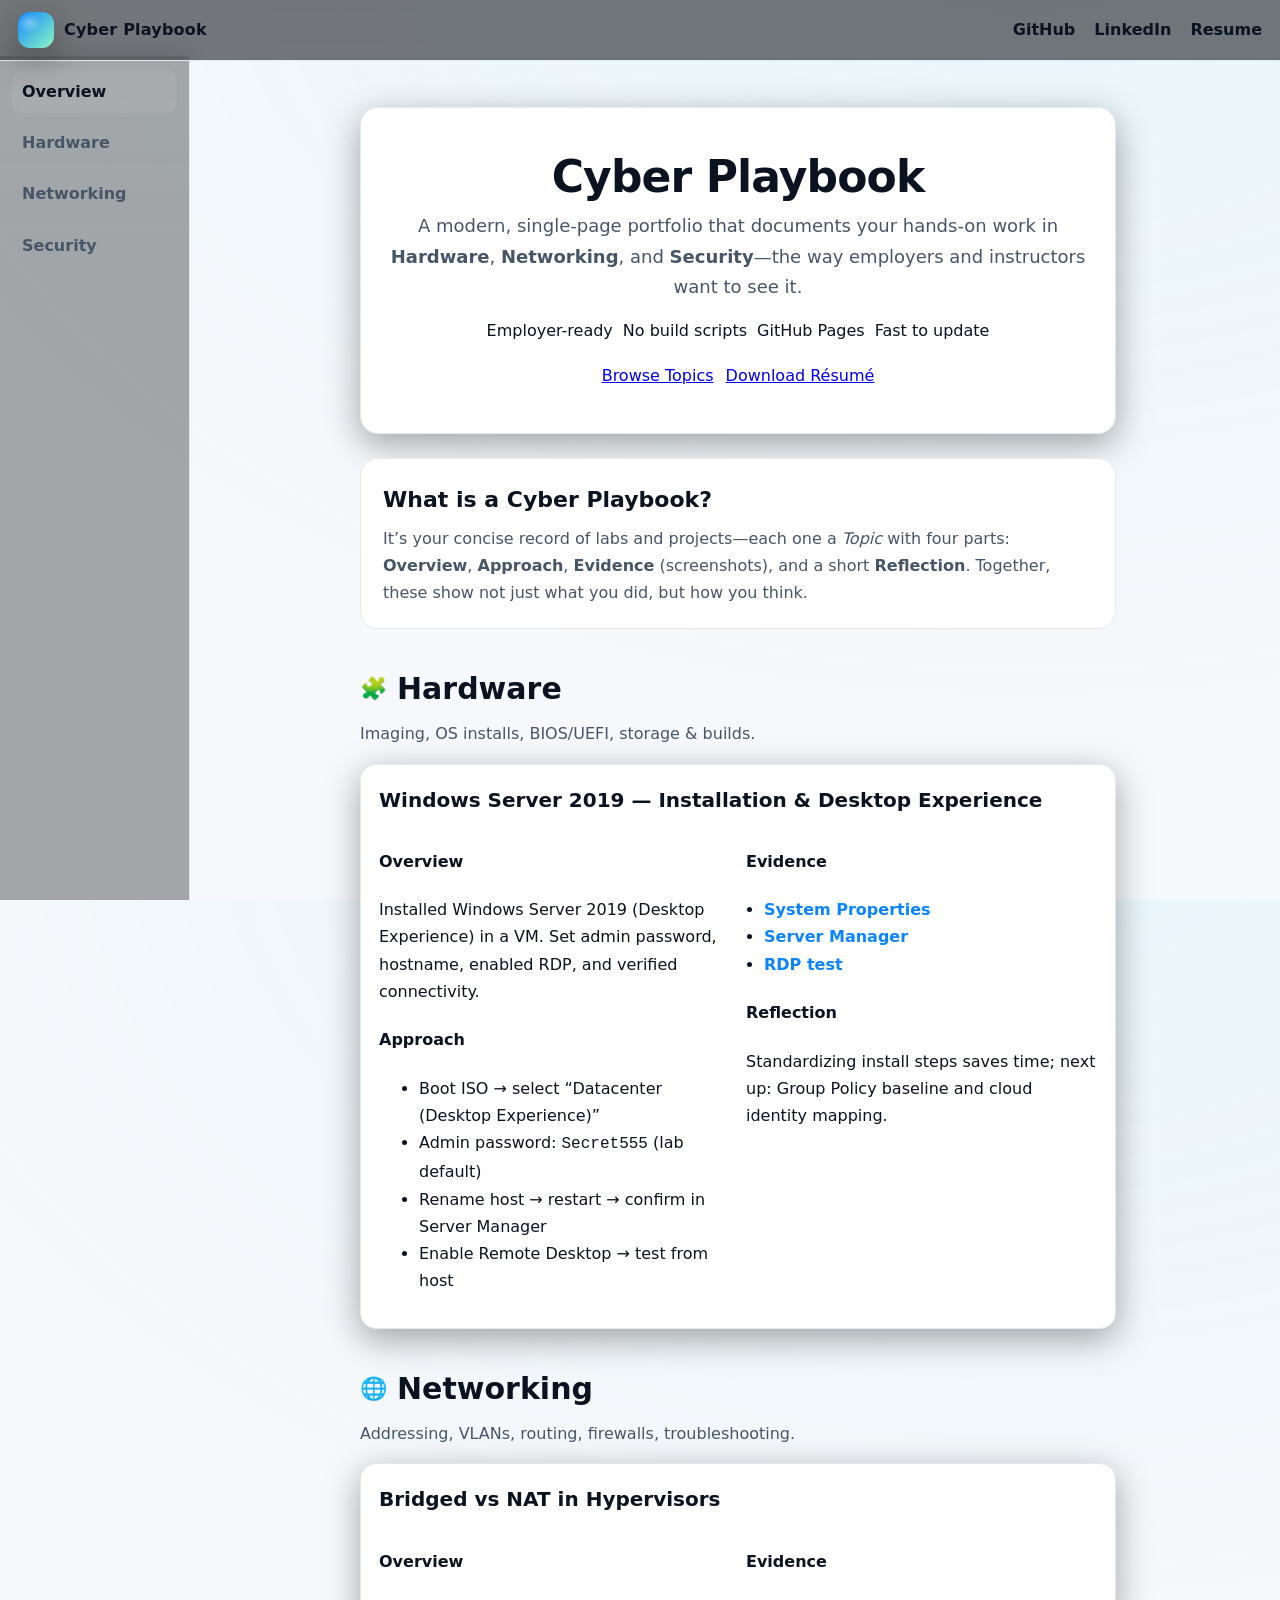
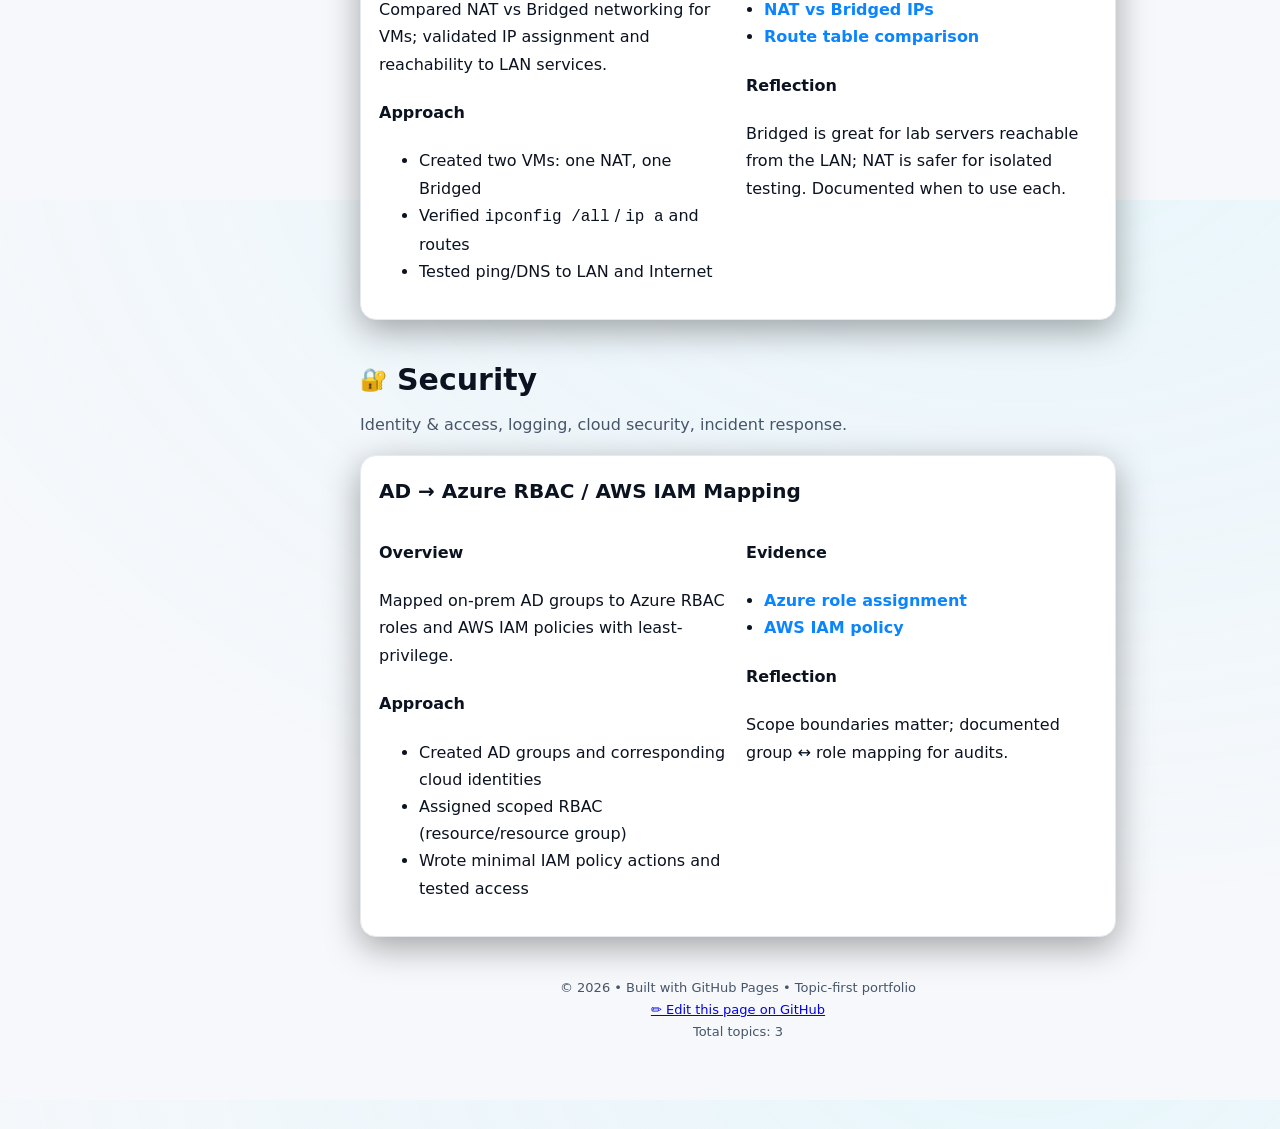
==== commit bb5cda31: "Revamp hero section and clean up overview Updated the hero section and removed the overview content." ====
--- a/index.html
+++ b/index.html
@@ -48,47 +48,35 @@
 <!-- Main content -->
 <main class="wrap">
 
-  <!-- Overview / Hero -->
-  <section id="overview" class="hero">
-    <h1>Show your work — clearly</h1>
-    <p class="lead">
-      One-page portfolio structured for students and employers. Add topics directly in GitHub:
-      each topic has an <strong>Overview</strong>, your <strong>Approach</strong>,
-      <strong>Evidence</strong> (screenshots), and a short <strong>Reflection</strong>.
-    </p>
-
-    <div class="pillrow">
-      <span class="pill">Student-friendly</span>
-      <span class="pill">Employer-ready</span>
-      <span class="pill">No build scripts</span>
-      <span class="pill">GitHub Pages</span>
-    </div>
-
-    <!-- Quick Search injected by JS after this element -->
-<section class="hero dashboard">
-  <h2>Student Dashboard</h2>
-  <p class="lead">Use this panel to stay organized and turn in labs correctly.</p>
-  <ul>
-    <li>📅 <strong>One Topic = One Lab</strong></li>
-    <li>🖼️ Upload screenshots to <code>assets/images/</code></li>
-    <li>📄 Add topic using the template block</li>
-    <li>🧱 Commit & Push → Site auto-updates</li>
-    <li>✅ Submit your Pages link on Blackboard</li>
-  </ul>
+ <section class="hero" style="text-align:center; padding:44px 24px; border-radius:18px; border:1px solid var(--line); background:linear-gradient(180deg, rgba(255,255,255,.04), transparent), var(--panel); margin-bottom:24px;">
+  <h1 style="margin:0 0 10px; font-size:clamp(28px,4vw,44px); letter-spacing:-0.02em;">
+    Cyber Playbook
+  </h1>
+  <p style="margin:0 auto 14px; max-width:820px; color:var(--muted); font-size:clamp(16px,2.2vw,18px)">
+    A modern, single-page portfolio that documents your hands-on work in <strong>Hardware</strong>, <strong>Networking</strong>, and <strong>Security</strong>—the way employers and instructors want to see it.
+  </p>
+
+  <div style="display:flex; flex-wrap:wrap; gap:10px; justify-content:center; margin-top:14px;">
+    <span class="chip">Employer-ready</span>
+    <span class="chip">No build scripts</span>
+    <span class="chip">GitHub Pages</span>
+    <span class="chip">Fast to update</span>
+  </div>
+
+  <div class="buttons" style="display:flex; gap:12px; justify-content:center; margin-top:18px;">
+    <a class="btn" href="#subjects">Browse Topics</a>
+    <a class="btn" href="resume/ClaytonHoldenResume.pdf" target="_blank" rel="noopener">Download Résumé</a>
+  </div>
 </section>
-  
+
+<!-- “What is a Cyber Playbook?” section -->
+<section style="border:1px solid var(--line); background:var(--panel); border-radius:18px; padding:22px; margin-bottom:24px;">
+  <h2 style="margin:0 0 6px; font-size:22px;">What is a Cyber Playbook?</h2>
+  <p style="color:var(--muted); margin:0;">
+    It’s your concise record of labs and projects—each one a <em>Topic</em> with four parts: <strong>Overview</strong>, <strong>Approach</strong>,
+    <strong>Evidence</strong> (screenshots), and a short <strong>Reflection</strong>. Together, these show not just what you did, but how you think.
+  </p>
 </section>
-
-  <!-- What Good Looks Like -->
-  <section class="hero example">
-    <h2>🌟 What Good Looks Like</h2>
-    <ul>
-      <li>✅ Each topic includes all 4 sections (Overview / Approach / Evidence / Reflection)</li>
-      <li>✅ Evidence links open real screenshots in <code>assets/images/</code></li>
-      <li>✅ Filenames are tidy: <code>YYYY-MM-topic-01.png</code></li>
-      <li>✅ Reflection ties the lab to real-world skills</li>
-    </ul>
-  </section>
 
   <!-- SUBJECT: Hardware -->
   <section id="hardware" class="subject">
@@ -184,17 +172,7 @@
       </div>
     </section>
   </section>
-<section class="hero feedback">
-  <h2>Instructor Feedback</h2>
-  <p>💡 (Instructor fills this in after grading — optional)</p>
-  <ul>
-    <li>✅ Technical accuracy:</li>
-    <li>✅ Screenshots complete:</li>
-    <li>✅ Reflection depth:</li>
-    <li>💬 Notes:</li>
-  </ul>
-</section>
-
+  
   <!-- Footer + Edit link -->
   <footer class="footer">
     <div>© <span id="y"></span> • Built with GitHub Pages • Topic-first portfolio</div>
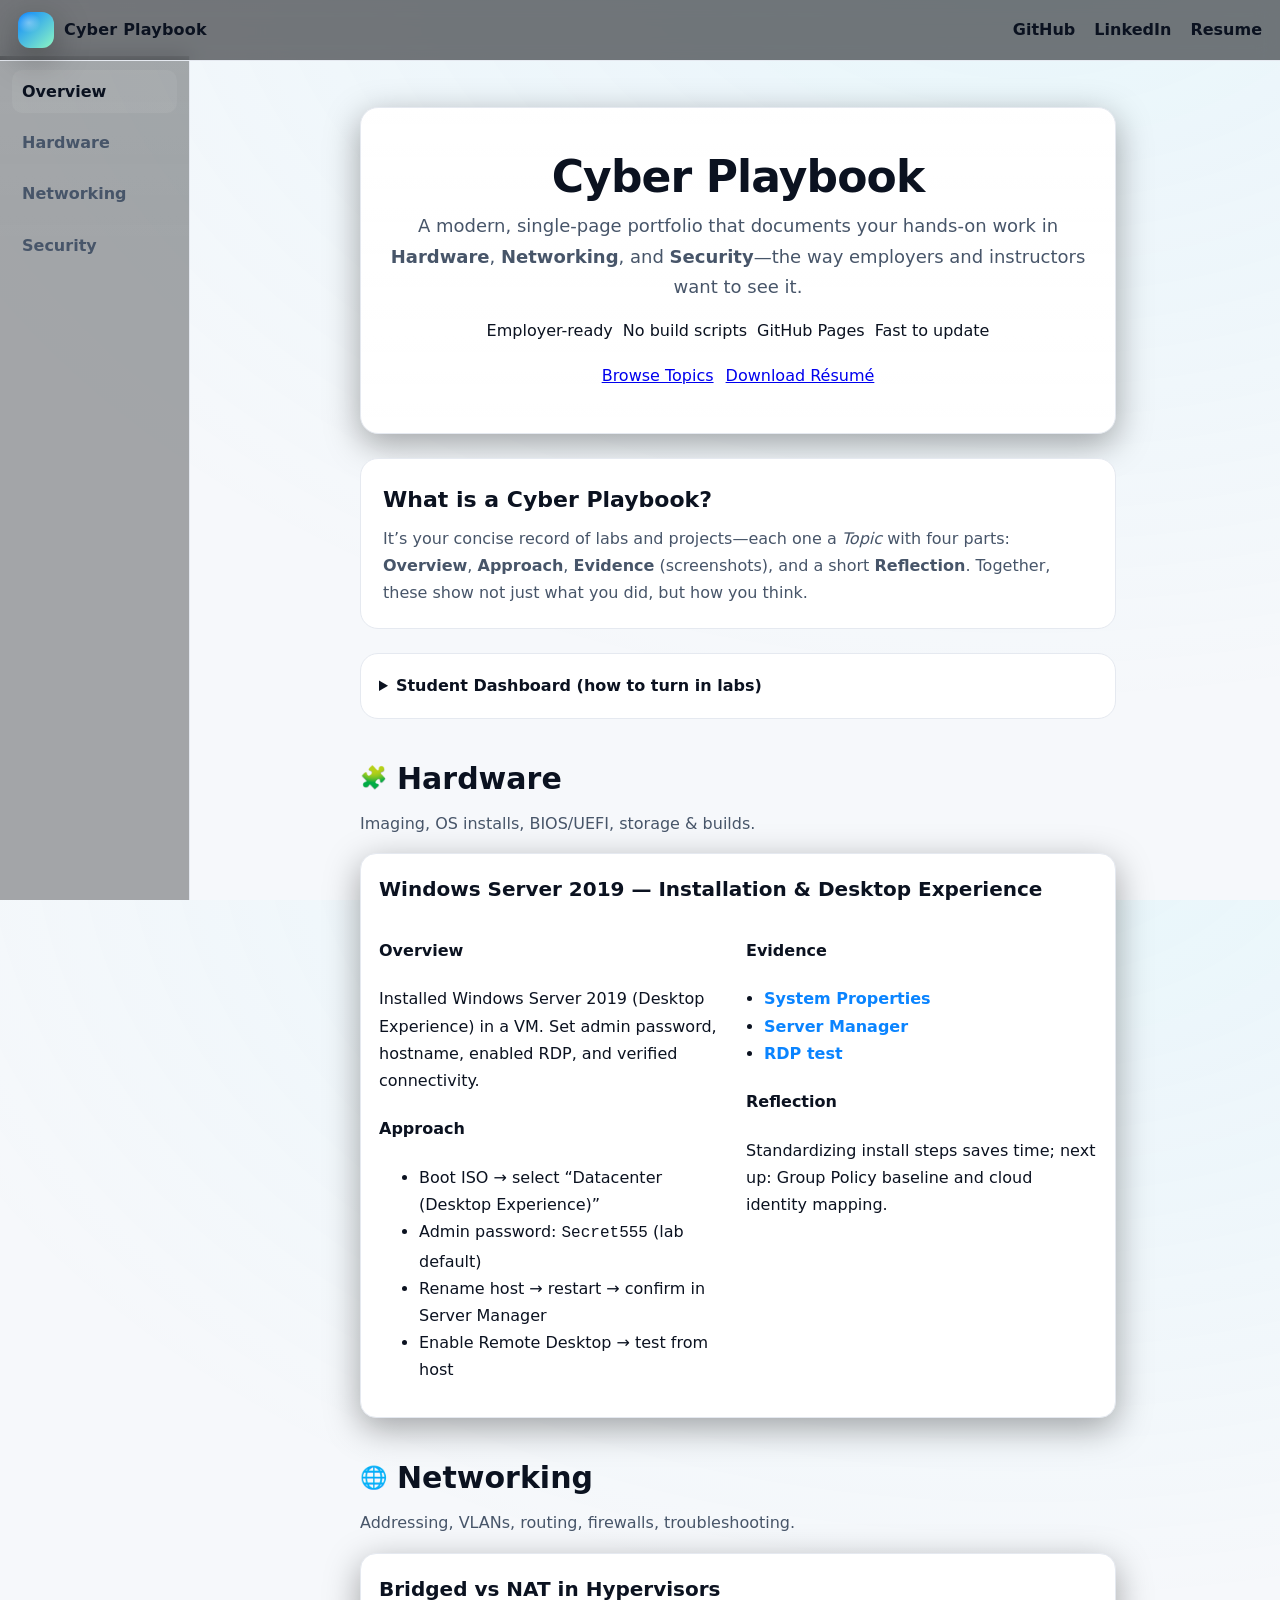
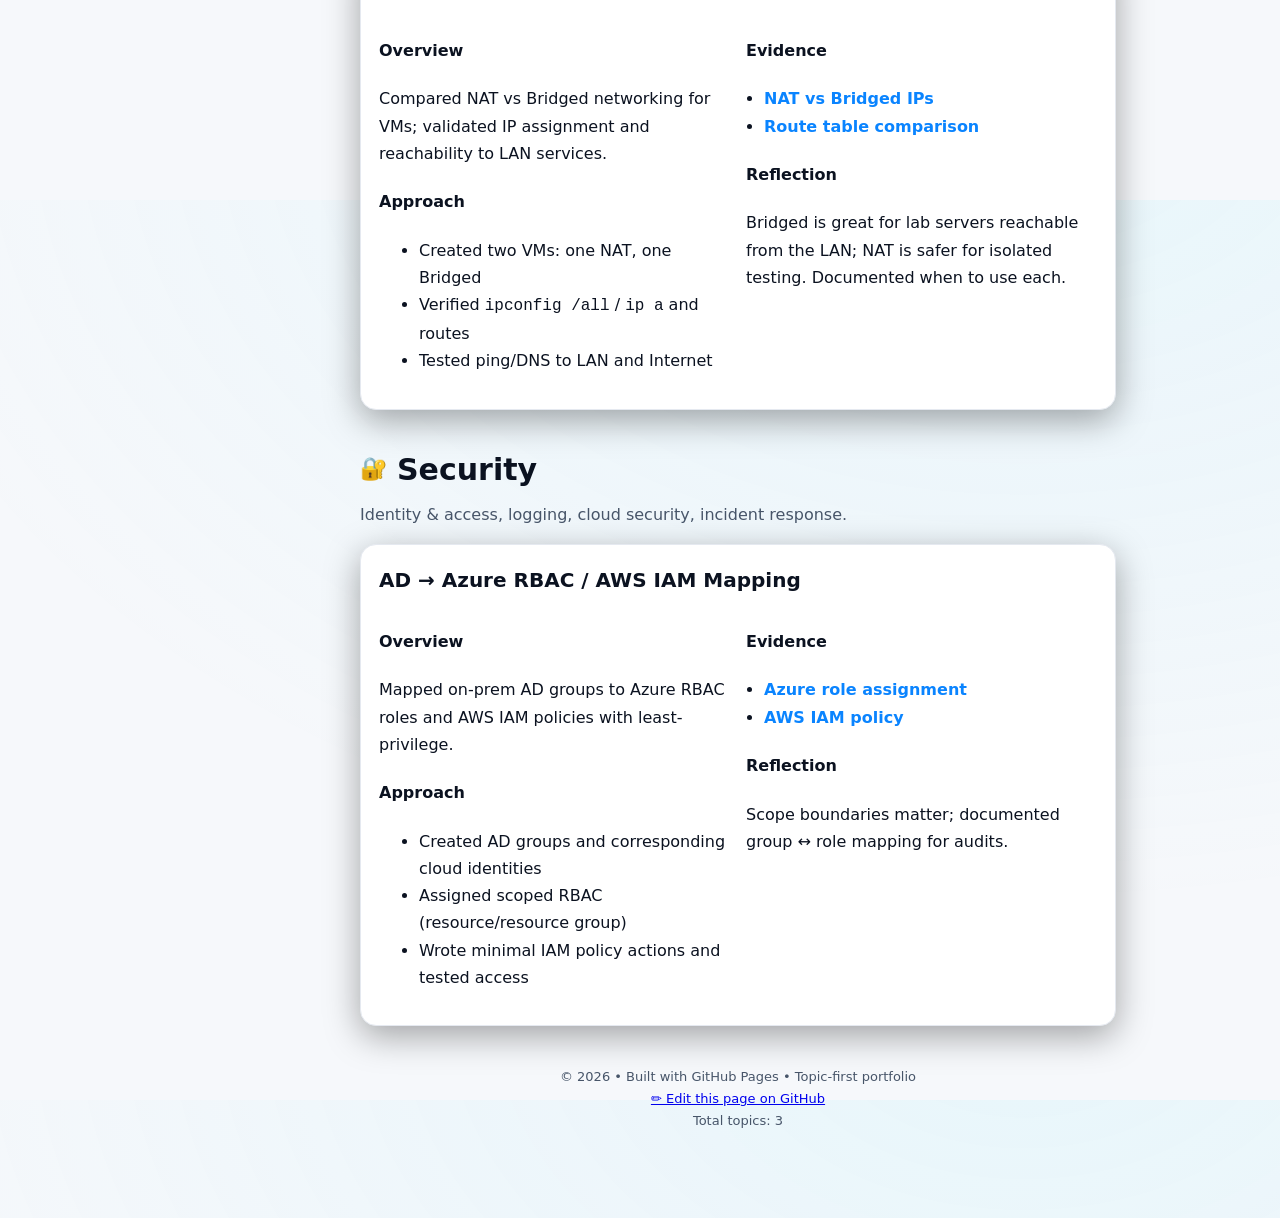
==== commit 4a8ccefa: "Add Student Dashboard section to index.html Added a collapsible Student Dashboard section with instr" ====
--- a/index.html
+++ b/index.html
@@ -77,6 +77,20 @@
     <strong>Evidence</strong> (screenshots), and a short <strong>Reflection</strong>. Together, these show not just what you did, but how you think.
   </p>
 </section>
+<!-- Student Dashboard (collapsible) -->
+<details style="border:1px solid var(--line); background:var(--panel); border-radius:18px; padding:18px; margin-bottom:24px;">
+  <summary style="cursor:pointer; font-weight:700;">Student Dashboard (how to turn in labs)</summary>
+  <div style="margin-top:12px; color:var(--muted)">
+    <p><strong>One Topic = One Lab.</strong> Add a new Topic under the right subject—Hardware, Networking, or Security.</p>
+    <ul style="margin:0; padding-left:18px;">
+      <li>Upload screenshots to <code>assets/images/</code></li>
+      <li>Use the Topic template from <code>templates/topic-block.html</code></li>
+      <li>Commit your changes → Pages auto-updates</li>
+      <li>Submit your <em>live Pages link</em> on Blackboard</li>
+    </ul>
+    <p style="margin-top:10px;"><strong>What “good” looks like:</strong> All 4 sections present, clear filenames (e.g., <code>2025-11-lab-01.png</code>), and a reflection that ties the lab to real skills.</p>
+  </div>
+</details>
 
   <!-- SUBJECT: Hardware -->
   <section id="hardware" class="subject">
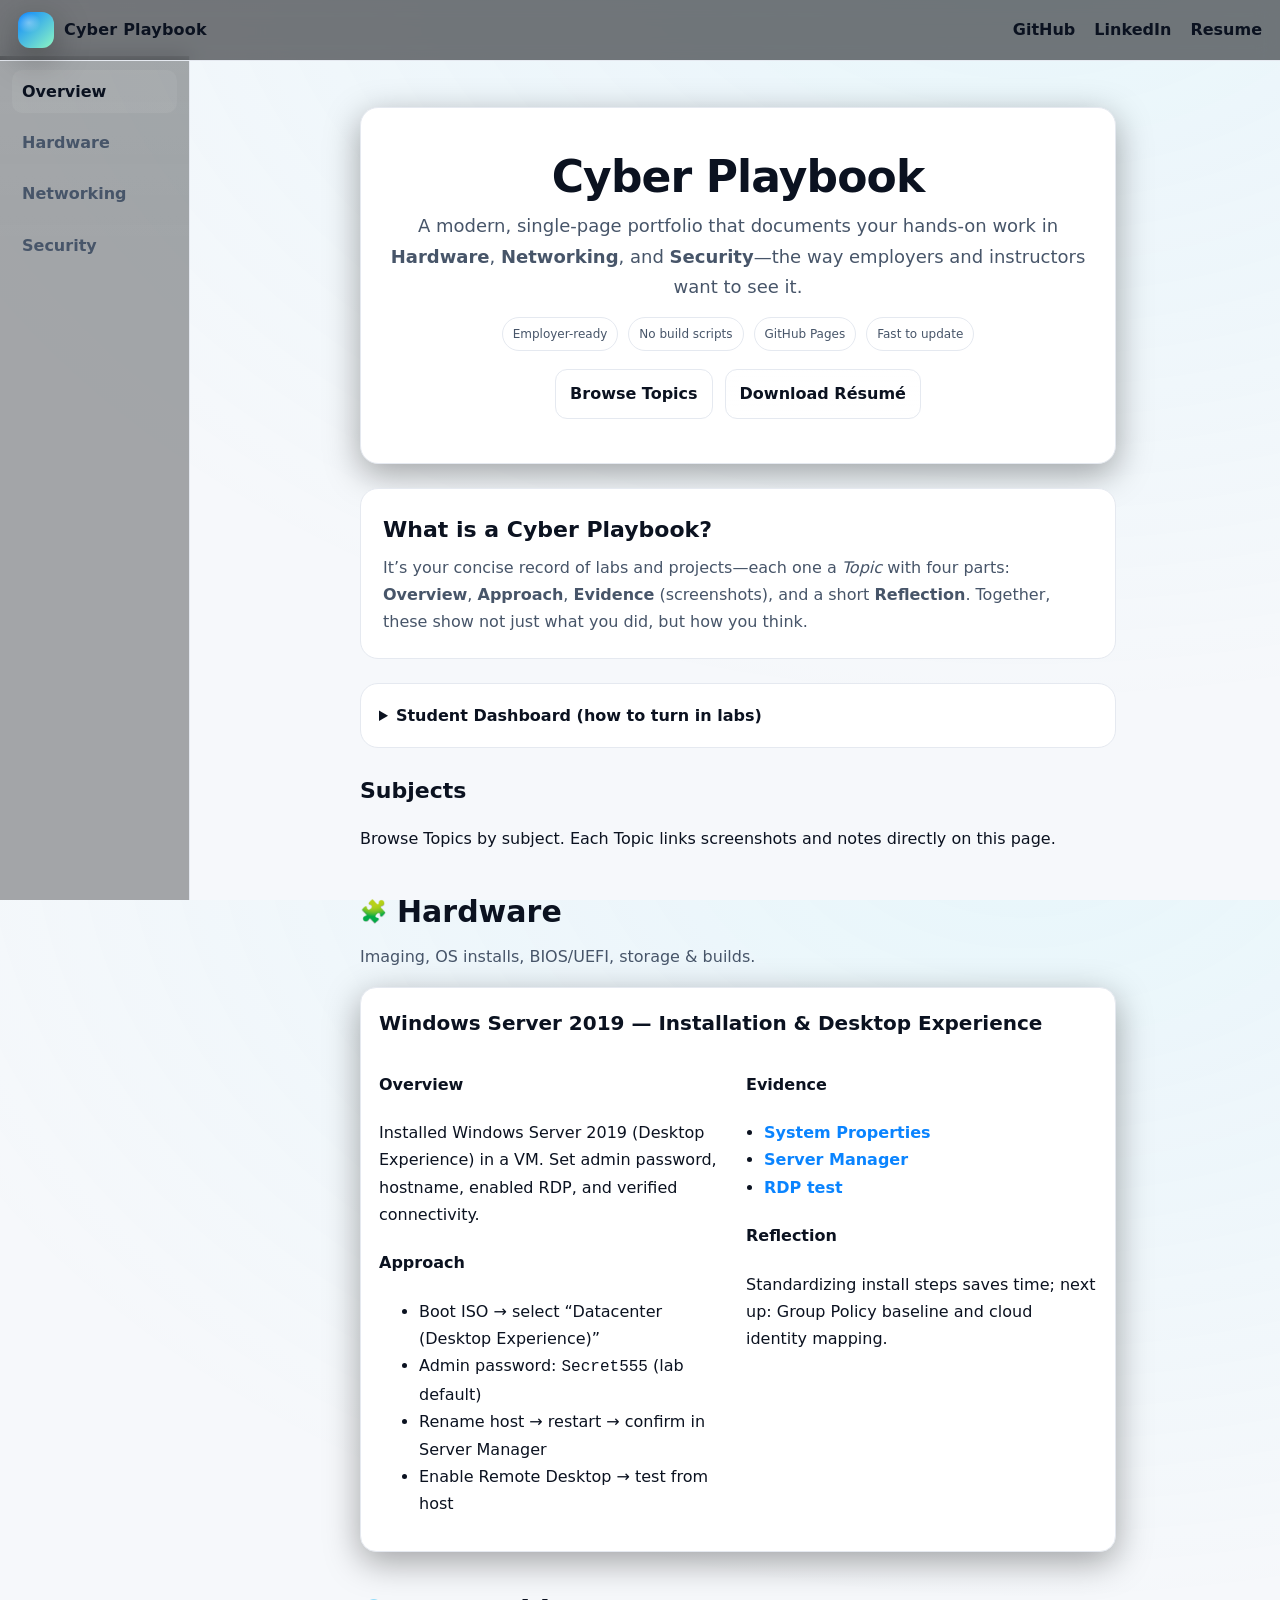
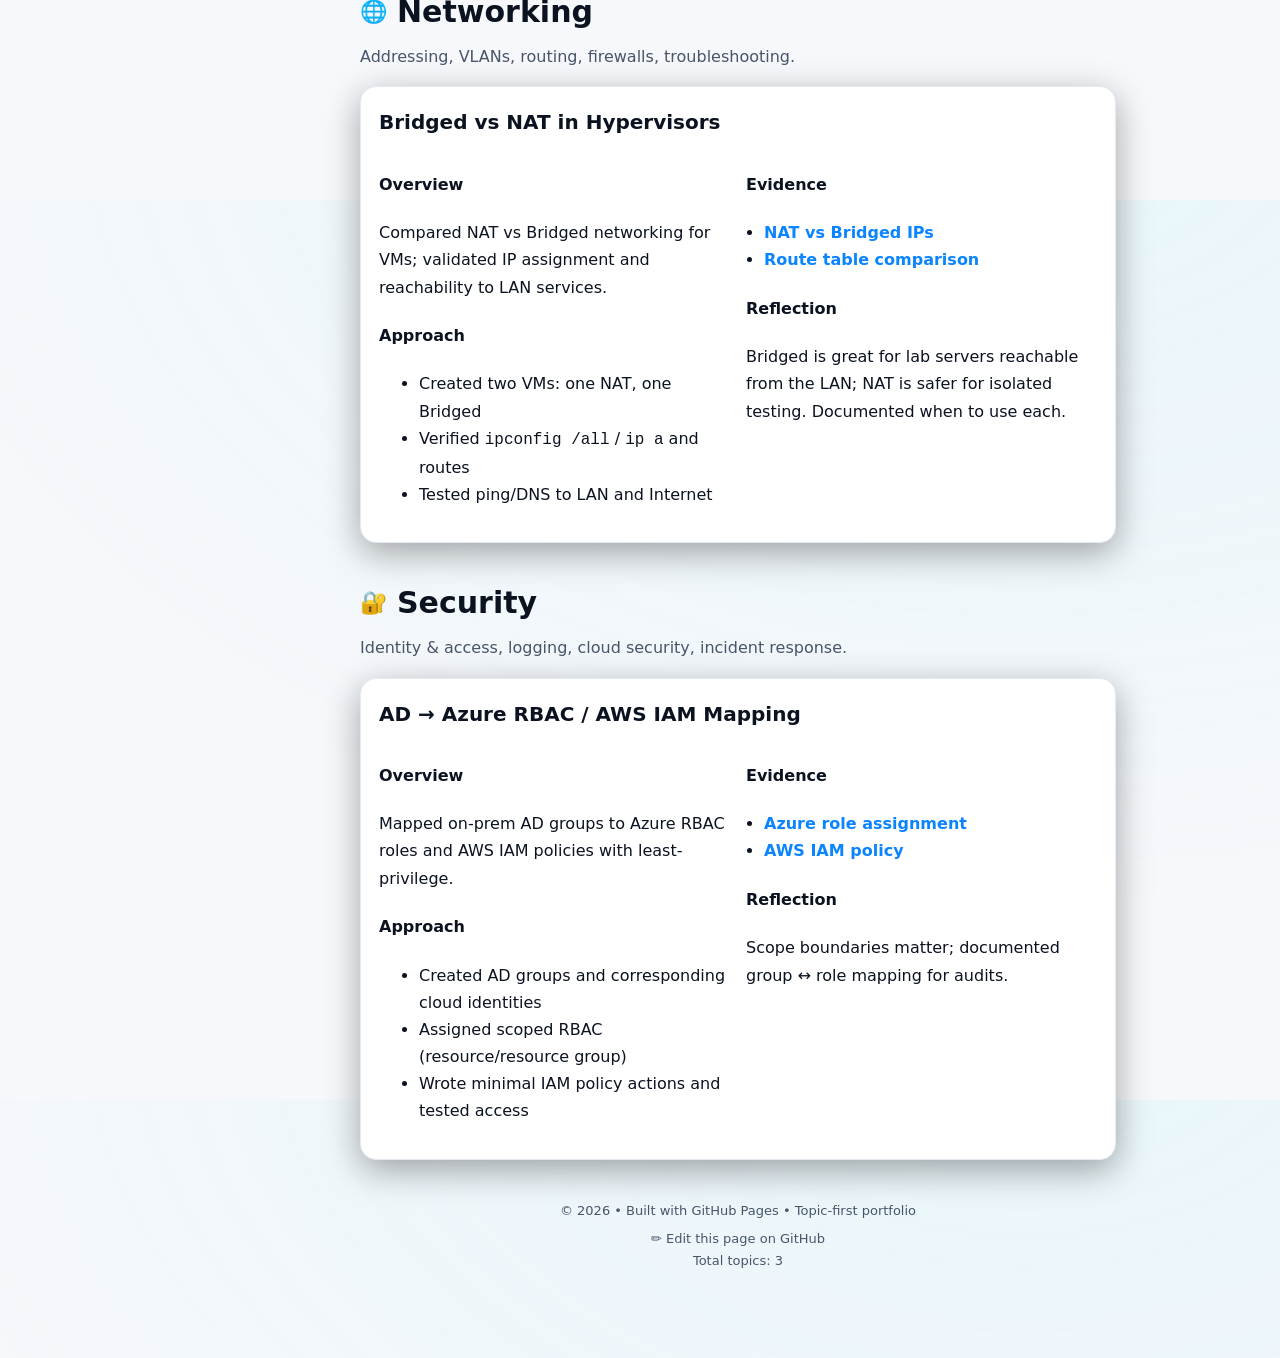
==== commit 46b2f223: "Add subjects section to index.html" ====
--- a/index.html
+++ b/index.html
@@ -92,6 +92,12 @@
   </div>
 </details>
 
+  <a id="subjects"></a>
+<section style="margin:0 0 12px;">
+  <h2 style="margin:0 0 6px; font-size:22px;">Subjects</h2>
+  <p class="small">Browse Topics by subject. Each Topic links screenshots and notes directly on this page.</p>
+</section>
+
   <!-- SUBJECT: Hardware -->
   <section id="hardware" class="subject">
     <h2 class="subject-title"><span class="icon" aria-hidden="true">🧩</span> Hardware</h2>
--- a/assets/styles.css
+++ b/assets/styles.css
@@ -12,6 +12,13 @@
   background: radial-gradient(1200px 800px at 80% -10%, rgba(99,224,255,.10), transparent), var(--bg);
   color:var(--ink);
 }
+
+/* Skip link (a11y) */
+.skip{
+  position:absolute; left:-9999px; top:-9999px; background:#000; color:#fff;
+  padding:8px 12px; border-radius:8px; z-index:10000;
+}
+.skip:focus{ left:12px; top:12px; outline:2px solid var(--accent); }
 
 /* Top bar */
 .topbar{
@@ -36,7 +43,7 @@
 }
 .sidenav a.active, .sidenav a:hover{ color:var(--ink); background:rgba(255,255,255,.05)}
 
-/* Main content */
+/* Main content layout */
 .wrap{ max-width:1000px; margin:0 auto; padding:28px 24px 80px; }
 .wrap{ padding-left: 220px; } /* room for sidenav */
 
@@ -49,10 +56,10 @@
 .pillrow{display:flex; flex-wrap:wrap; gap:8px; margin-top:14px}
 .pill{font-size:12px; padding:6px 10px; border-radius:999px; color:var(--accent); border:1px solid rgba(99,224,255,.35); background:rgba(99,224,255,.10)}
 
-.callouts{display:grid; grid-template-columns:1fr 1fr; gap:16px; margin-top:16px}
-.callout{border:1px solid var(--line); background:var(--panel); border-radius:14px; padding:14px}
-.callout h3{margin:0 0 6px}
+/* Example callout */
+.example ul{margin:8px 0 0}
 
+/* Subjects / Topics */
 .subject{margin-top:34px}
 .subject-title{display:flex; align-items:center; gap:10px; font-size:clamp(22px,3.6vw,30px); margin:0}
 .subject-sub{color:var(--muted); margin: 6px 0 16px}
@@ -70,7 +77,7 @@
 .evidence a{color:var(--accent); text-decoration:none; font-weight:700}
 .evidence a:hover{ text-decoration:underline }
 
-.footer{ margin:40px 0 10px; color:var(--muted); text-align:center; font-size:13px}
+/* Back to top + search */
 .quicksearch{
   width:100%; margin:14px 0 6px; padding:12px 14px; border:1px solid var(--line);
   border-radius:12px; background:var(--panel); color:var(--ink);
@@ -80,8 +87,28 @@
   border:1px solid var(--line); background:var(--panel); color:var(--ink);
   padding:10px 12px; border-radius:12px; cursor:pointer; font-weight:800;
 }
-.skip{
-  position:absolute; left:-9999px; top:-9999px; background:#000; color:#fff;
-  padding:8px 12px; border-radius:8px; z-index:10000;
+
+/* Footer */
+.footer{ margin:40px 0 10px; color:var(--muted); text-align:center; font-size:13px}
+.editlink{ text-align:center; margin-top:6px }
+.editlink a{ color:var(--muted); font-size:13px; text-decoration:none }
+.editlink a:hover{ color:var(--accent) }
+
+.chip{
+  display:inline-block;
+  font-size:12px;
+  padding:6px 10px;
+  border-radius:999px;
+  border:1px solid var(--line);
+  color:var(--muted);
+  background:rgba(255,255,255,.03);
 }
-.skip:focus{ left:12px; top:12px; outline:2px solid var(--accent); }
+.btn{
+  text-decoration:none;
+  font-weight:700;
+  padding:10px 14px;
+  border-radius:12px;
+  border:1px solid var(--line);
+  color:var(--ink);
+  background:linear-gradient(180deg,rgba(255,255,255,.04),transparent);
+}
